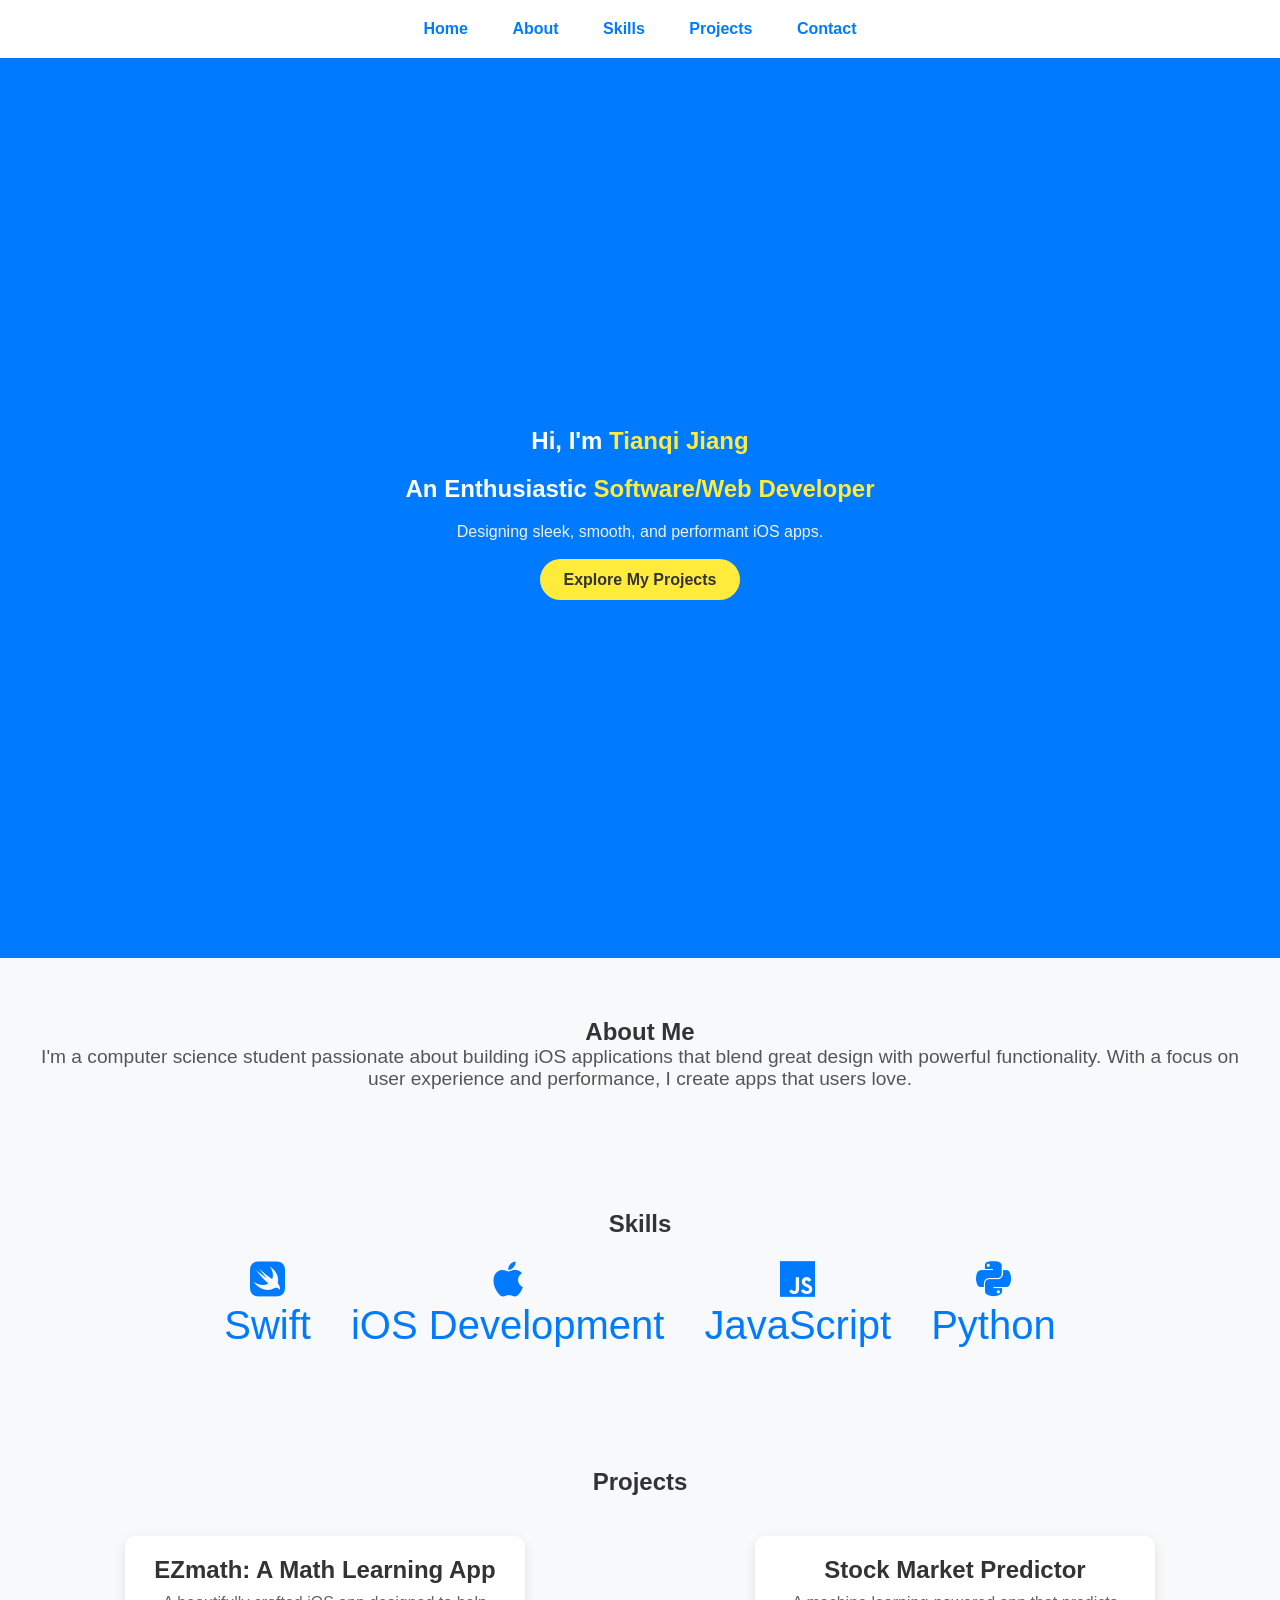
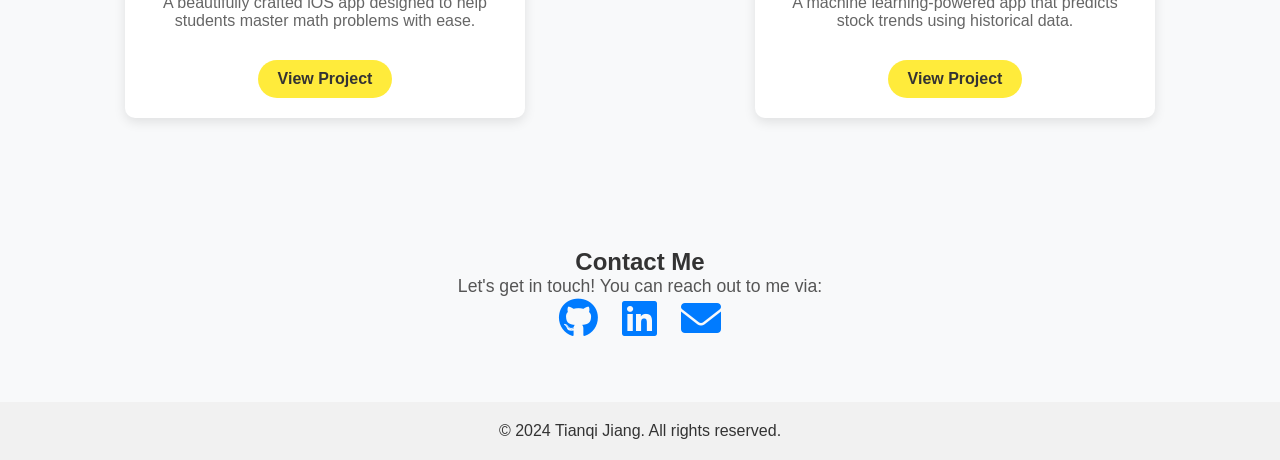
==== index.html @ 4894813c "Update index.html" ====
<!DOCTYPE html>
<html lang="en">
<head>
    <meta charset="UTF-8">
    <meta name="viewport" content="width=device-width, initial-scale=1.0">
    <meta name="description" content="Tianqi Jiang's personal website showcasing skills and projects.">
    <title>Tianqi Jiang | iOS Developer</title>
    <link rel="stylesheet" href="styles.css">
    <link rel="stylesheet" href="https://cdnjs.cloudflare.com/ajax/libs/font-awesome/6.0.0-beta3/css/all.min.css">

</head>
<body>
    <header>
        <nav>
            <ul>
                <li><a href="#home">Home</a></li>
                <li><a href="#about">About</a></li>
                <li><a href="#skills">Skills</a></li>
                <li><a href="#projects">Projects</a></li>
                <li><a href="#contact">Contact</a></li>
            </ul>
        </nav>
    </header>

    <section id="home" class="section home">
        <div class="intro">
            <h1>Hi, I'm <span class="highlight">Tianqi Jiang</span></h1>
            <h2>An Enthusiastic <span class="highlight">Software/Web Developer</span></h2>
            <p>Designing sleek, smooth, and performant iOS apps.</p>
            <a href="#projects" class="button">Explore My Projects</a>
        </div>
    </section>

    <section id="about" class="section about">
        <h2>About Me</h2>
        <p>I'm a computer science student passionate about building iOS applications that blend great design with powerful functionality. With a focus on user experience and performance, I create apps that users love.</p>
    </section>

    <section id="skills" class="section skills">
        <h2>Skills</h2>
        <div class="skill-icons">
            <div class="skill">
                <i class="fab fa-swift"></i>
                <p>Swift</p>
            </div>
            <div class="skill">
                <i class="fab fa-apple"></i>
                <p>iOS Development</p>
            </div>
            <div class="skill">
                <i class="fab fa-js"></i>
                <p>JavaScript</p>
            </div>
            <div class="skill">
                <i class="fab fa-python"></i>
                <p>Python</p>
            </div>
        </div>
    </section>

    <section id="projects" class="section projects">
        <h2>Projects</h2>
        <div class="project-list">
            <div class="project">
                <h3>EZmath: A Math Learning App</h3>
                <p>A beautifully crafted iOS app designed to help students master math problems with ease.</p>
                <a href="#" class="button">View Project</a>
            </div>
            <div class="project">
                <h3>Stock Market Predictor</h3>
                <p>A machine learning-powered app that predicts stock trends using historical data.</p>
                <a href="#" class="button">View Project</a>
            </div>
        </div>
    </section>

    <section id="contact" class="section contact">
        <h2>Contact Me</h2>
        <p>Let's get in touch! You can reach out to me via:</p>
        <div class="social-links">
            <a href="https://github.com/SeanJiang77" target="_blank"><i class="fab fa-github"></i></a>
            <a href="https://www.linkedin.com/in/tianqi2005" target="_blank"><i class="fab fa-linkedin"></i></a>
            <a href="mailto:SeanJiang2005@gmail.com"><i class="fas fa-envelope"></i></a>
        </div>
    </section>

    <footer>
        <p>© 2024 Tianqi Jiang. All rights reserved.</p>
    </footer>

</body>
</html>
---- styles.css ----
/* 全局样式 */
* {
    margin: 0;
    padding: 0;
    box-sizing: border-box;
    font-family: -apple-system, BlinkMacSystemFont, "Segoe UI", Roboto, "Helvetica Neue", Arial, sans-serif;
}

body {
    background-color: #f8f9fa;
    color: #333;
}

header {
    background-color: #ffffff;
    box-shadow: 0 4px 12px rgba(0, 0, 0, 0.05);
    padding: 20px;
    text-align: center;
}

header nav ul {
    list-style: none;
}

header nav ul li {
    display: inline;
    margin: 0 20px;
}

header nav ul li a {
    color: #007bff;
    text-decoration: none;
    font-weight: bold;
}

header nav ul li a:hover {
    color: #0056b3;
}

/* 首页样式 */
.home {
    background-color: #007bff; /* 深蓝色背景 */
    color: white; /* 确保文字为白色，增加对比度 */
    height: 100vh;
    display: flex;
    justify-content: center;
    align-items: center;
    text-align: center;
    flex-direction: column; /* 确保所有元素垂直排列 */
}

.highlight {
    color: #ffeb3b; /* 使用更浅的黄色，提高对比度 */
}

.intro h1, .intro h2 {
    color: white; /* 确保标题颜色为白色，增加与背景的对比 */
    margin-bottom: 20px; /* 添加下方间距，避免和按钮过于接近 */
}

.intro p {
    color: #f1f1f1; /* 使用浅灰色让文字更加柔和但依然可读 */
    margin-bottom: 30px; /* 增加与按钮的间距 */
}

.button {
    background-color: #ffeb3b; /* 浅黄色背景 */
    color: #333; /* 深灰色文字，提高对比度 */
    padding: 12px 24px;
    text-decoration: none;
    border-radius: 30px;
    font-weight: bold;
    font-size: 1rem;
    transition: background-color 0.3s ease;
    margin-top: 20px; /* 增加按钮顶部的间距 */
}

.button:hover {
    background-color: #ffc107; /* 悬停时使用稍深的黄色 */
}

/* 关于页面样式 */
.section {
    padding: 60px 20px;
    text-align: center;
}

.about p {
    font-size: 1.2rem;
    color: #555;
}

/* 技能部分样式 */
.skill-icons {
    display: flex;
    justify-content: center;
    gap: 40px;
    flex-wrap: wrap;
    margin-top: 20px;
}

.skill {
    font-size: 40px;
    color: #007bff;
}

/* 项目展示样式 */
.project-list {
    display: flex;
    justify-content: space-around; /* 让项目均匀分布 */
    align-items: flex-start; /* 项目顶部对齐 */
    flex-wrap: wrap;
    gap: 20px;
    margin-top: 30px; /* 增加项目与标题之间的间距 */
}

.project {
    background-color: #ffffff;
    border-radius: 10px;
    box-shadow: 0 4px 12px rgba(0, 0, 0, 0.1);
    padding: 20px;
    max-width: 400px; /* 限制项目卡片的宽度 */
    text-align: center; /* 让项目内容居中 */
    flex: 1;
    margin: 10px;
}

.project h3 {
    font-size: 1.5rem;
    color: #333;
    margin-bottom: 10px;
}

.project p {
    font-size: 1rem;
    color: #666;
    margin-bottom: 20px;
}

.project .button {
    background-color: #ffeb3b;
    color: #333;
    padding: 10px 20px;
    text-decoration: none;
    border-radius: 30px;
    margin-top: 10px;
    display: inline-block;
    transition: background-color 0.3s ease;
}

.project .button:hover {
    background-color: #ffc107;
}

/* 联系页面样式 */
.contact p {
    font-size: 1.1rem;
    color: #555;
}

.social-links a {
    font-size: 40px;
    margin: 0 10px;
    color: #007bff;
    transition: color 0.3s ease;
}

.social-links a:hover {
    color: #0056b3;
}

/* 页脚样式 */
footer {
    background-color: #f1f1f1;
    padding: 20px;
    text-align: center;
}
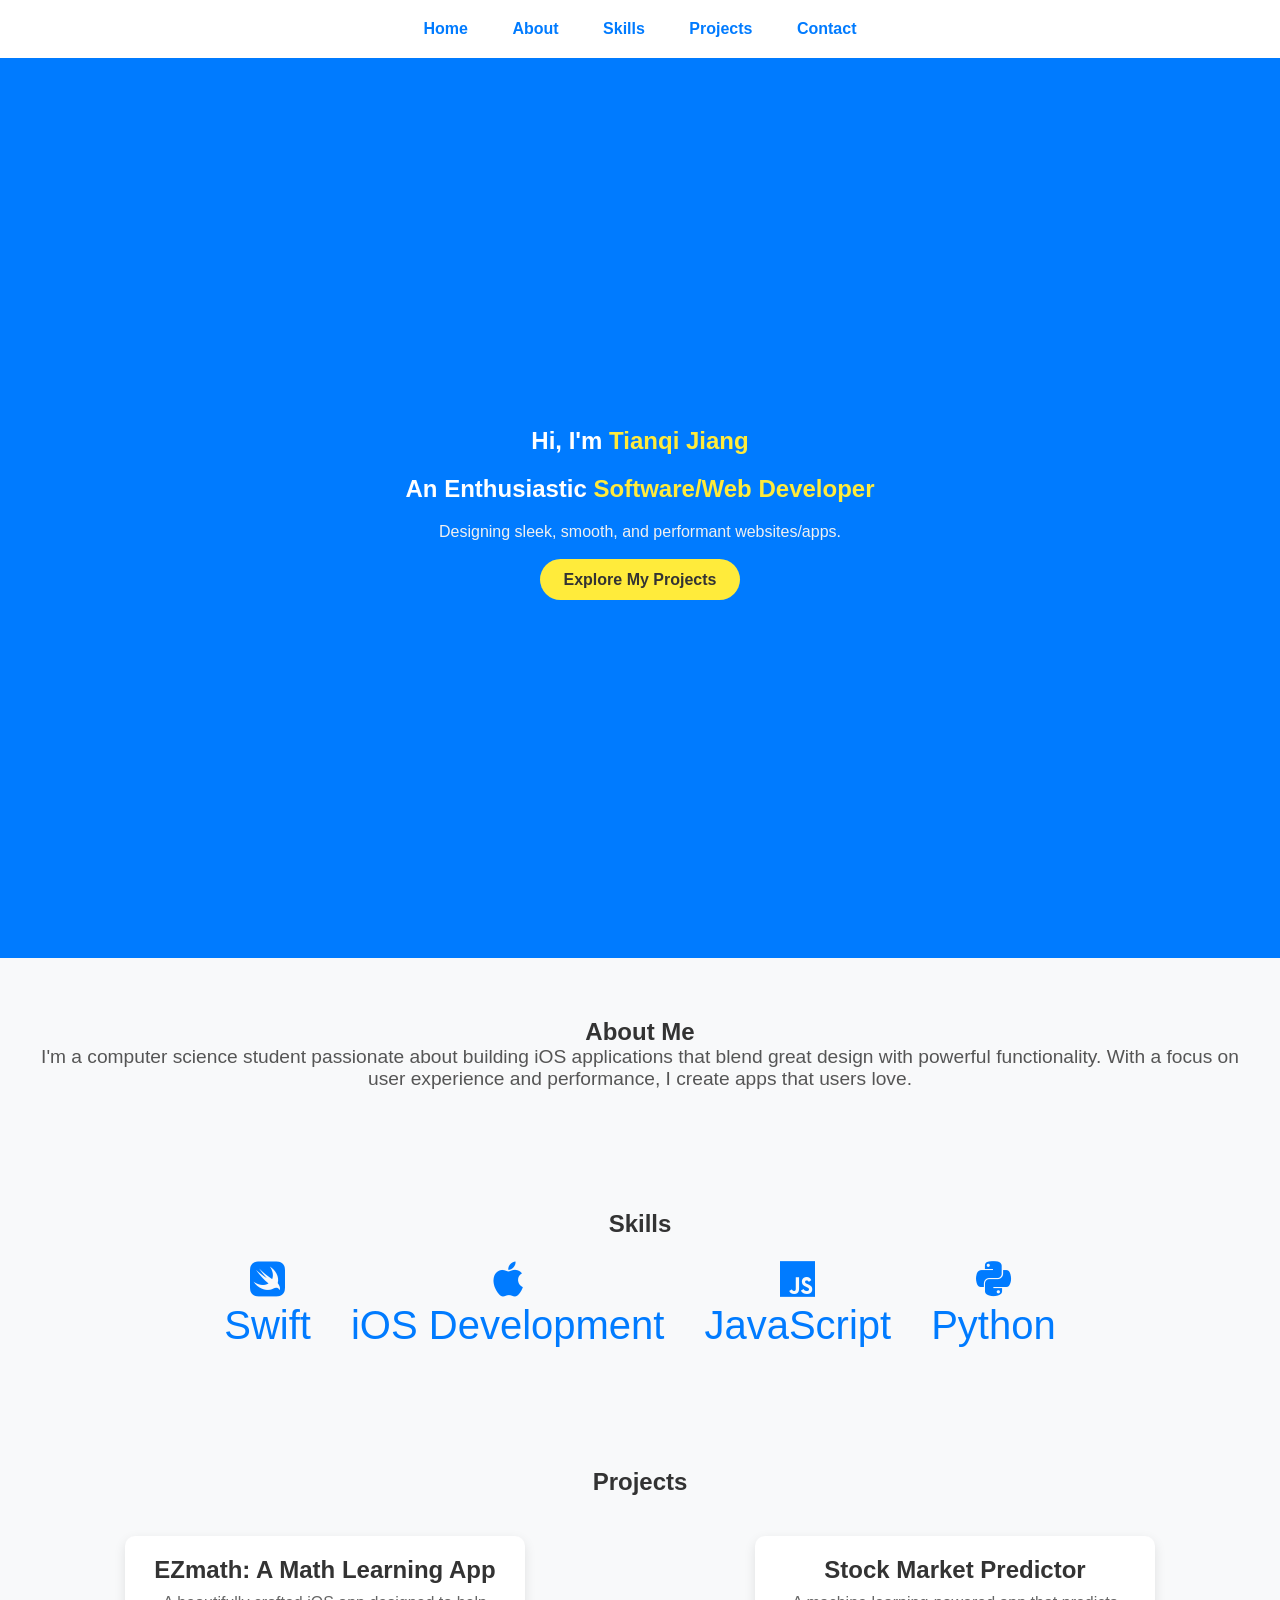
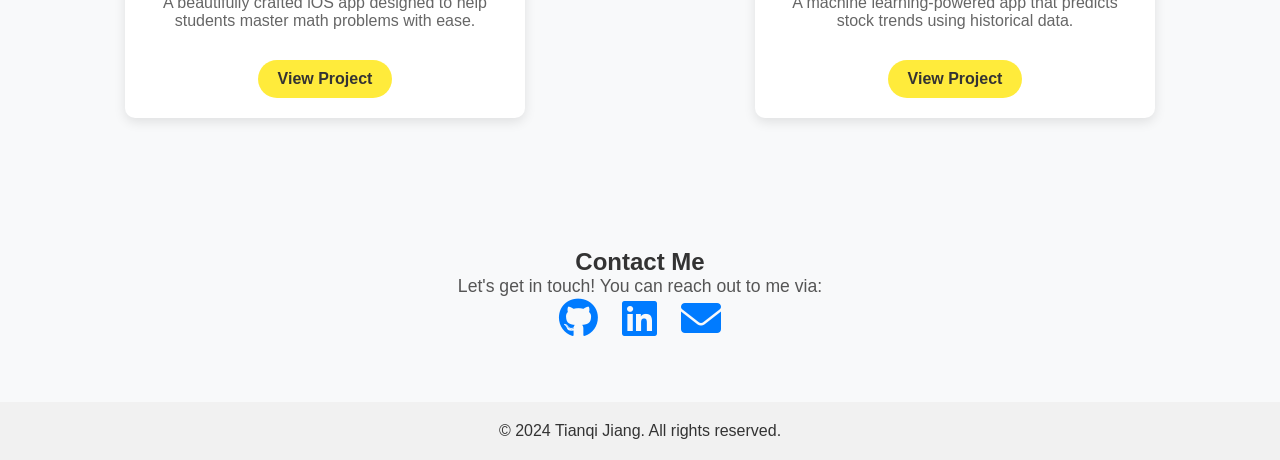
==== commit 58f74439: "update index" ====
--- a/index.html
+++ b/index.html
@@ -26,7 +26,7 @@
         <div class="intro">
             <h1>Hi, I'm <span class="highlight">Tianqi Jiang</span></h1>
             <h2>An Enthusiastic <span class="highlight">Software/Web Developer</span></h2>
-            <p>Designing sleek, smooth, and performant iOS apps.</p>
+            <p>Designing sleek, smooth, and performant websites/apps.</p>
             <a href="#projects" class="button">Explore My Projects</a>
         </div>
     </section>
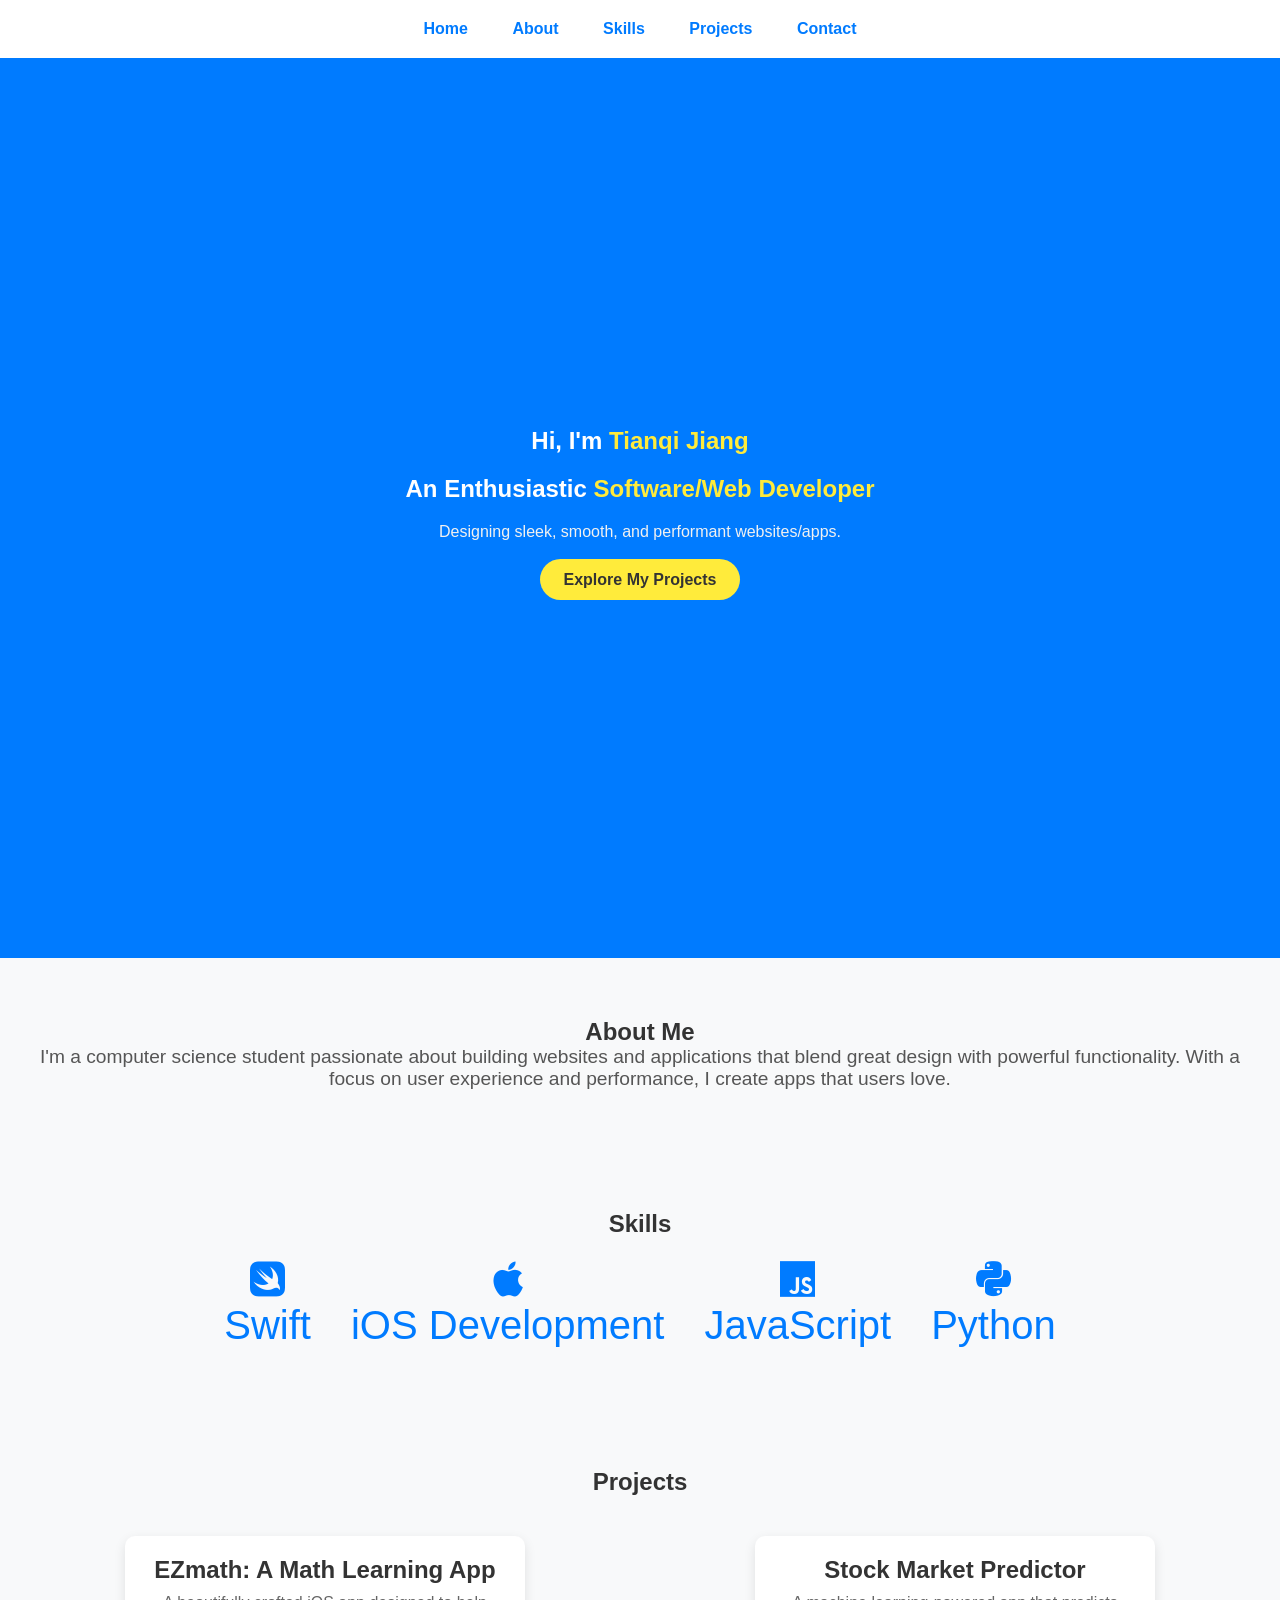
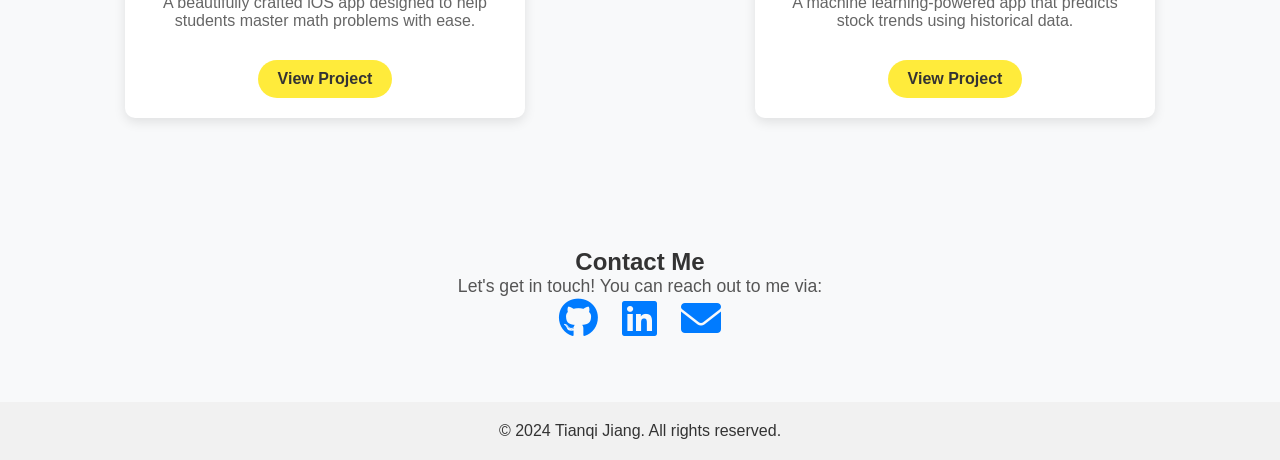
==== commit b6e1de6f: "update index" ====
--- a/index.html
+++ b/index.html
@@ -33,7 +33,7 @@
 
     <section id="about" class="section about">
         <h2>About Me</h2>
-        <p>I'm a computer science student passionate about building iOS applications that blend great design with powerful functionality. With a focus on user experience and performance, I create apps that users love.</p>
+        <p>I'm a computer science student passionate about building websites and applications that blend great design with powerful functionality. With a focus on user experience and performance, I create apps that users love.</p>
     </section>
 
     <section id="skills" class="section skills">
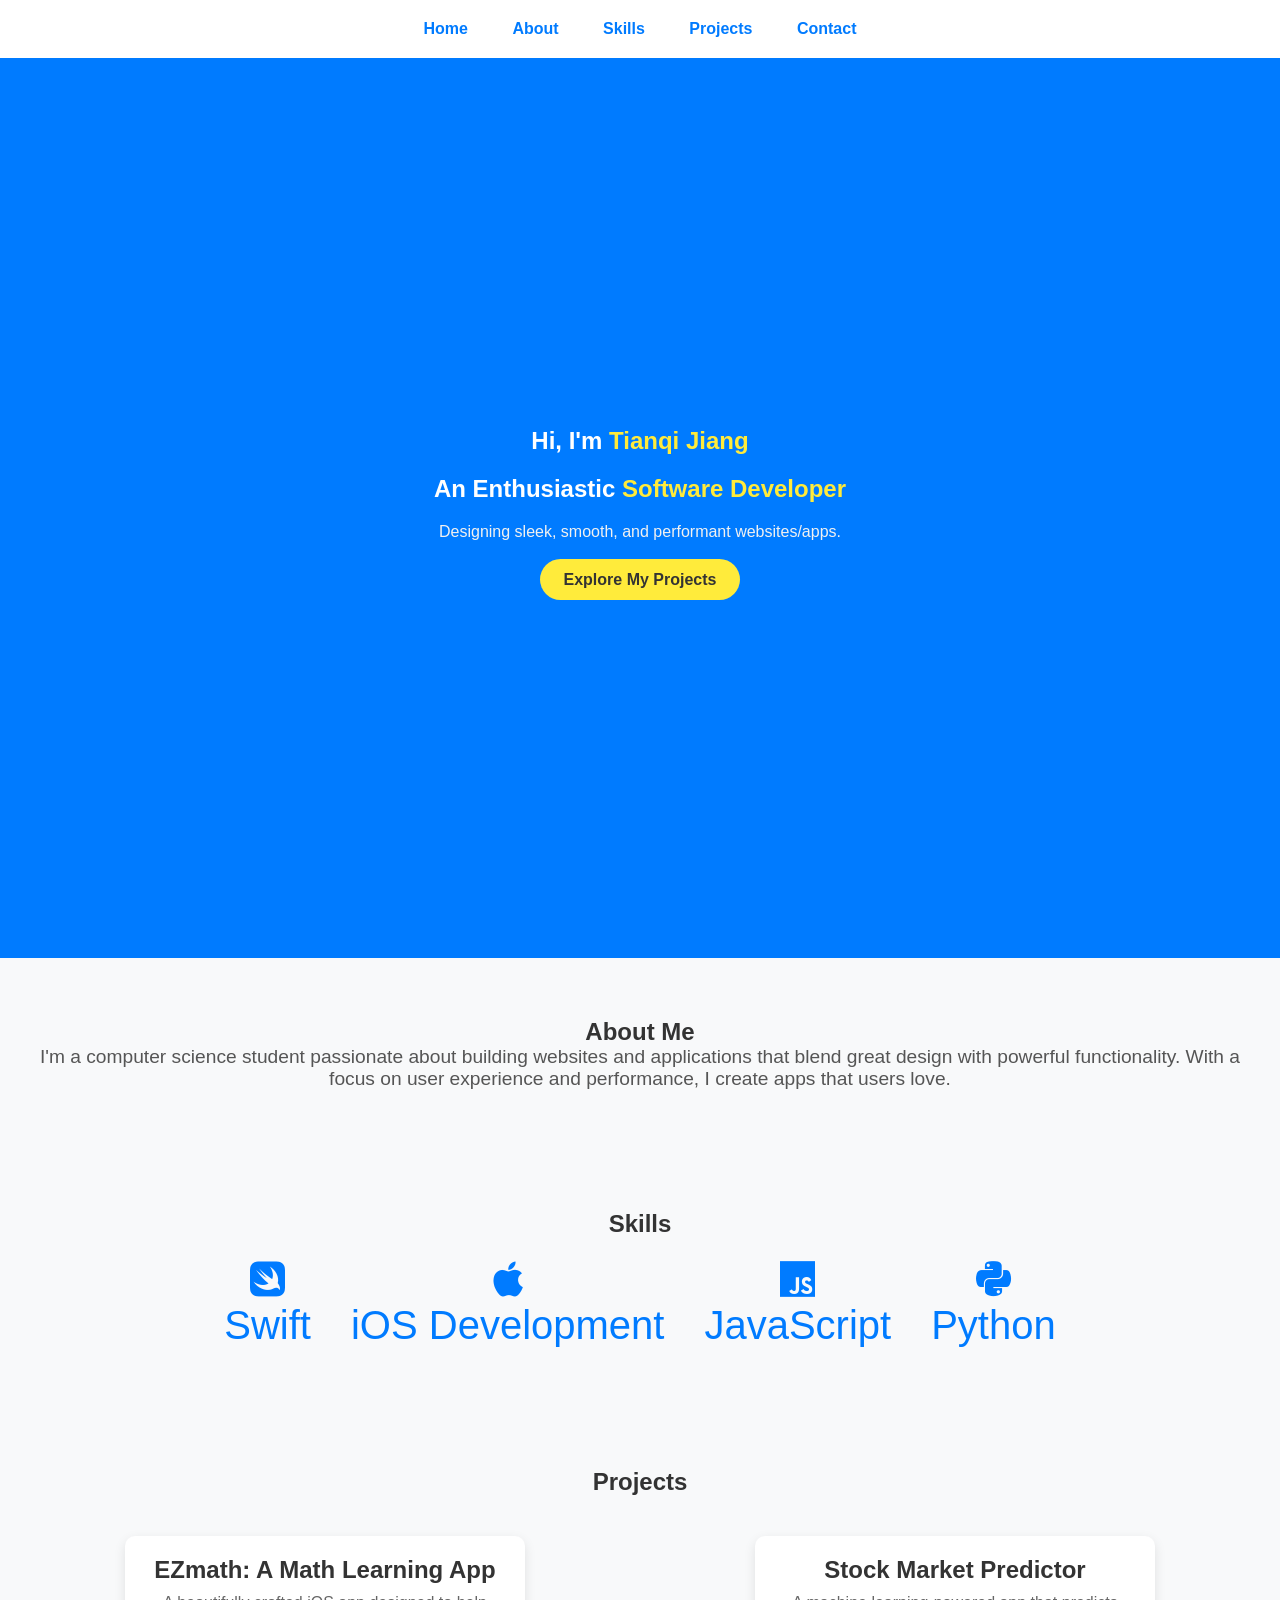
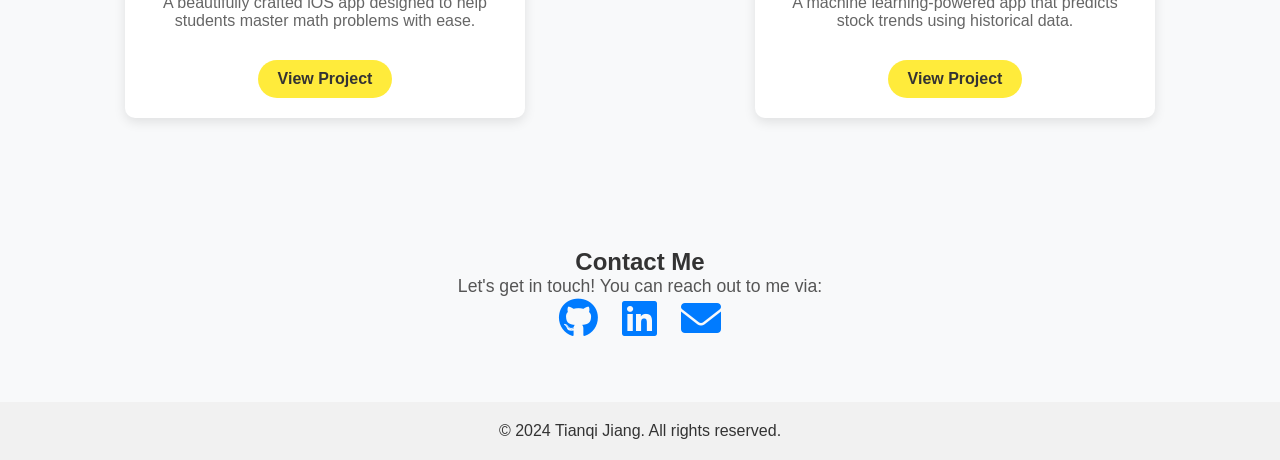
==== commit 76337d29: "update index" ====
--- a/index.html
+++ b/index.html
@@ -4,7 +4,7 @@
     <meta charset="UTF-8">
     <meta name="viewport" content="width=device-width, initial-scale=1.0">
     <meta name="description" content="Tianqi Jiang's personal website showcasing skills and projects.">
-    <title>Tianqi Jiang | iOS Developer</title>
+    <title>Tianqi Jiang | Software Developer</title>
     <link rel="stylesheet" href="styles.css">
     <link rel="stylesheet" href="https://cdnjs.cloudflare.com/ajax/libs/font-awesome/6.0.0-beta3/css/all.min.css">
 
@@ -25,7 +25,7 @@
     <section id="home" class="section home">
         <div class="intro">
             <h1>Hi, I'm <span class="highlight">Tianqi Jiang</span></h1>
-            <h2>An Enthusiastic <span class="highlight">Software/Web Developer</span></h2>
+            <h2>An Enthusiastic <span class="highlight">Software Developer</span></h2>
             <p>Designing sleek, smooth, and performant websites/apps.</p>
             <a href="#projects" class="button">Explore My Projects</a>
         </div>
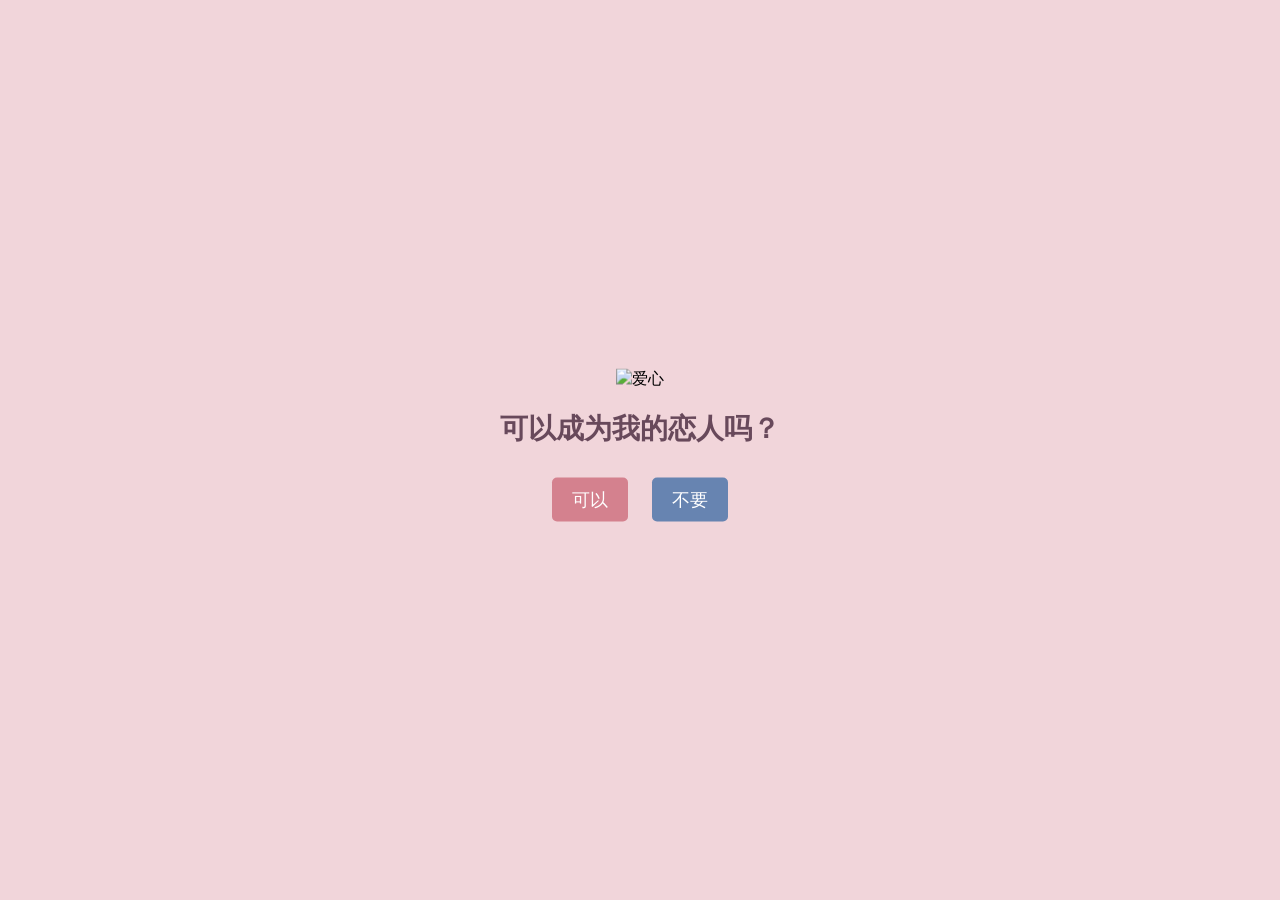
==== commit 4100905f: "update" ====
--- a/index.html
+++ b/index.html
@@ -1,92 +1,21 @@
 <!DOCTYPE html>
-<html lang="en">
+<html lang="zh-CN">
 <head>
     <meta charset="UTF-8">
     <meta name="viewport" content="width=device-width, initial-scale=1.0">
-    <meta name="description" content="Tianqi Jiang's personal website showcasing skills and projects.">
-    <title>Tianqi Jiang | Software Developer</title>
-    <link rel="stylesheet" href="styles.css">
-    <link rel="stylesheet" href="https://cdnjs.cloudflare.com/ajax/libs/font-awesome/6.0.0-beta3/css/all.min.css">
-
+    <title>可以成为我的恋人吗？</title>
+    <link rel="stylesheet" href="style.css">
 </head>
 <body>
-    <header>
-        <nav>
-            <ul>
-                <li><a href="#home">Home</a></li>
-                <li><a href="#about">About</a></li>
-                <li><a href="#skills">Skills</a></li>
-                <li><a href="#projects">Projects</a></li>
-                <li><a href="#contact">Contact</a></li>
-            </ul>
-        </nav>
-    </header>
+    <div class="container">
+        <img id="mainImage" src="images/heart.png" alt="爱心">
+        <h1 id="question">可以成为我的恋人吗？</h1>
+        <div class="buttons">
+            <button id="yes">可以</button>
+            <button id="no">不要</button>
+        </div>
+    </div>
 
-    <section id="home" class="section home">
-        <div class="intro">
-            <h1>Hi, I'm <span class="highlight">Tianqi Jiang</span></h1>
-            <h2>An Enthusiastic <span class="highlight">Software Developer</span></h2>
-            <p>Designing sleek, smooth, and performant websites/apps.</p>
-            <a href="#projects" class="button">Explore My Projects</a>
-        </div>
-    </section>
-
-    <section id="about" class="section about">
-        <h2>About Me</h2>
-        <p>I'm a computer science student passionate about building websites and applications that blend great design with powerful functionality. With a focus on user experience and performance, I create apps that users love.</p>
-    </section>
-
-    <section id="skills" class="section skills">
-        <h2>Skills</h2>
-        <div class="skill-icons">
-            <div class="skill">
-                <i class="fab fa-swift"></i>
-                <p>Swift</p>
-            </div>
-            <div class="skill">
-                <i class="fab fa-apple"></i>
-                <p>iOS Development</p>
-            </div>
-            <div class="skill">
-                <i class="fab fa-js"></i>
-                <p>JavaScript</p>
-            </div>
-            <div class="skill">
-                <i class="fab fa-python"></i>
-                <p>Python</p>
-            </div>
-        </div>
-    </section>
-
-    <section id="projects" class="section projects">
-        <h2>Projects</h2>
-        <div class="project-list">
-            <div class="project">
-                <h3>EZmath: A Math Learning App</h3>
-                <p>A beautifully crafted iOS app designed to help students master math problems with ease.</p>
-                <a href="#" class="button">View Project</a>
-            </div>
-            <div class="project">
-                <h3>Stock Market Predictor</h3>
-                <p>A machine learning-powered app that predicts stock trends using historical data.</p>
-                <a href="#" class="button">View Project</a>
-            </div>
-        </div>
-    </section>
-
-    <section id="contact" class="section contact">
-        <h2>Contact Me</h2>
-        <p>Let's get in touch! You can reach out to me via:</p>
-        <div class="social-links">
-            <a href="https://github.com/SeanJiang77" target="_blank"><i class="fab fa-github"></i></a>
-            <a href="https://www.linkedin.com/in/tianqi2005" target="_blank"><i class="fab fa-linkedin"></i></a>
-            <a href="mailto:SeanJiang2005@gmail.com"><i class="fas fa-envelope"></i></a>
-        </div>
-    </section>
-
-    <footer>
-        <p>© 2024 Tianqi Jiang. All rights reserved.</p>
-    </footer>
-
+    <script src="script.js"></script>
 </body>
-</html>
+</html>
--- a/style.css
+++ b/style.css
@@ -0,0 +1,108 @@
+body {
+    background-color: #f1d5da; /* 浅粉色 */
+    text-align: center;
+    font-family: Arial, sans-serif;
+    margin: 0;
+    padding: 0;
+    display: flex;
+    justify-content: center;
+    align-items: center;
+    height: 100vh;
+}
+
+.container {
+    width: 90%; /* 适应手机屏幕宽度 */
+    max-width: 500px; /* 最大宽度限制 */
+}
+
+#mainImage {
+    width: 100%; /* 图片宽度自适应容器 */
+    max-width: 200px; /* 最大宽度限制 */
+    transition: all 0.3s ease;
+}
+
+h1 {
+    font-size: 5vw; /* 字体大小根据视口宽度变化 */
+    color: #68495b;
+    margin: 20px 0; /* 增加上下间距 */
+}
+
+button {
+    font-size: 4vw; /* 字体大小根据视口宽度变化 */
+    padding: 10px 20px;
+    border: none;
+    border-radius: 5px;
+    cursor: pointer;
+    margin: 10px;
+    transition: all 0.3s ease;
+}
+
+#yes {
+    background-color: #d4818e; /* 粉色 */
+    color: white;
+}
+
+#no {
+    background-color: #6784b1; /* 蓝色 */
+    color: white;
+    position: relative;
+}
+
+.yes-screen {
+    position: fixed;
+    top: 0;
+    left: 0;
+    width: 100vw;
+    height: 100vh;
+    background-color: #ffdae0; /* 粉色 */
+    display: flex;
+    flex-direction: column;
+    align-items: center;
+    justify-content: center;
+}
+
+.yes-text {
+    font-size: 7vw; /* 字体大小根据视口宽度变化 */
+}
+
+.yes-image {
+    width: 50%; /* 图片宽度自适应容器 */
+    max-width: 300px; /* 最大宽度限制 */
+}
+
+/* 电脑端样式优化 */
+@media (min-width: 768px) {
+    body {
+        display: block;
+    }
+
+    .container {
+        position: absolute;
+        top: 50%;
+        left: 50%;
+        transform: translate(-50%, -50%);
+        width: auto;
+        max-width: none;
+    }
+
+    #mainImage {
+        width: 200px; /* 固定图片宽度 */
+    }
+
+    h1 {
+        font-size: 28px; /* 固定字体大小 */
+        margin: 20px 0;
+    }
+
+    button {
+        font-size: 18px; /* 固定字体大小 */
+    }
+
+    .yes-text {
+        font-size: 36px; /* 固定字体大小 */
+    }
+
+    .yes-image {
+        width: 300px; /* 固定图片宽度 */
+    }
+}
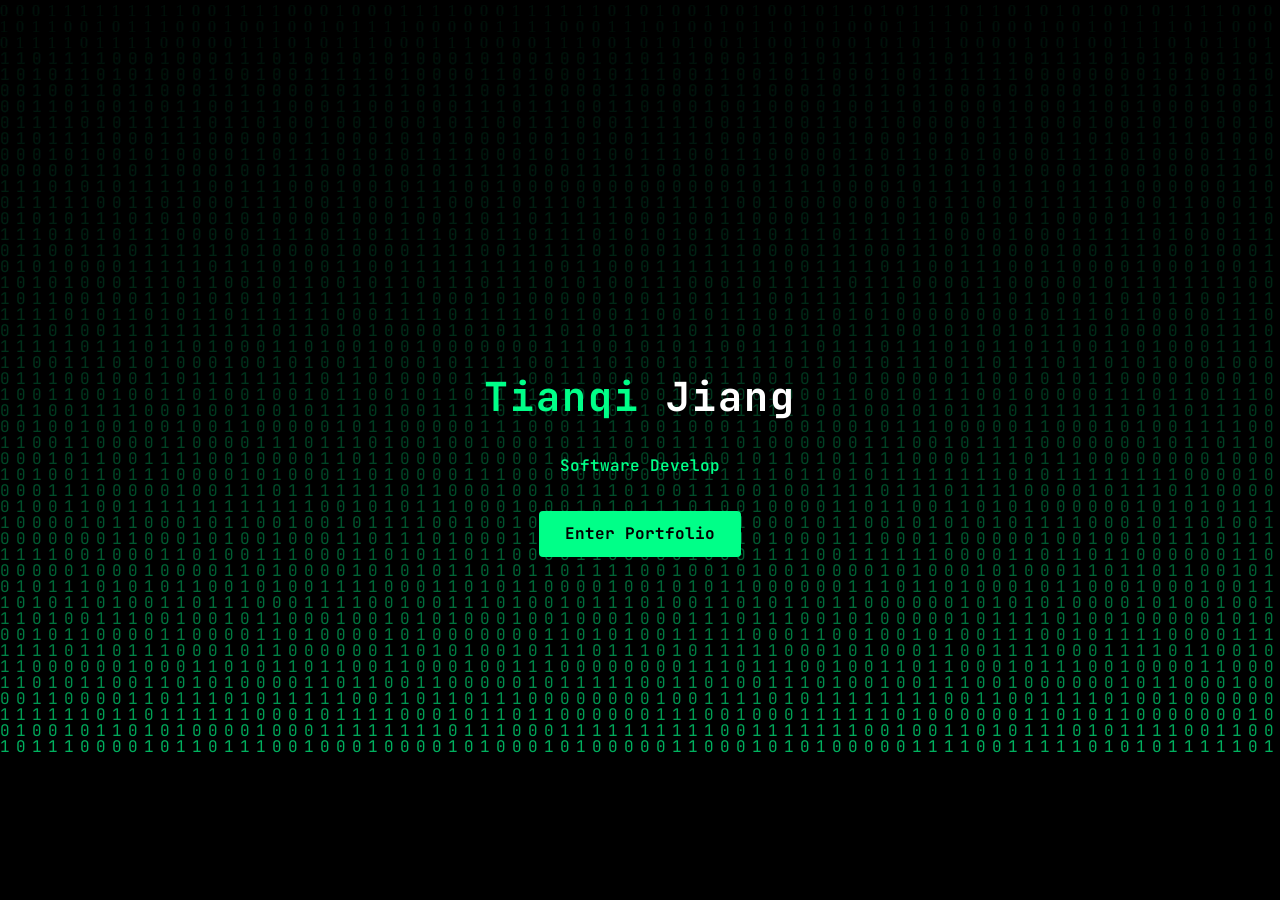
==== commit e32d8863: "name" ====
--- a/index.html
+++ b/index.html
@@ -1,21 +1,139 @@
 <!DOCTYPE html>
-<html lang="zh-CN">
+<html lang="en">
 <head>
-    <meta charset="UTF-8">
-    <meta name="viewport" content="width=device-width, initial-scale=1.0">
-    <title>可以成为我的恋人吗？</title>
-    <link rel="stylesheet" href="style.css">
+  <meta charset="UTF-8">
+  <meta name="viewport" content="width=device-width, initial-scale=1.0">
+  <title>Tianqi Jiang | Portfolio</title>
+  <link rel="stylesheet" href="style.css">
+  <link href="https://fonts.googleapis.com/css2?family=JetBrains+Mono:wght@400;600&display=swap" rel="stylesheet">
 </head>
-<body>
-    <div class="container">
-        <img id="mainImage" src="images/heart.png" alt="爱心">
-        <h1 id="question">可以成为我的恋人吗？</h1>
-        <div class="buttons">
-            <button id="yes">可以</button>
-            <button id="no">不要</button>
-        </div>
-    </div>
+<body class="landing">
+  <div class="overlay"></div>
 
-    <script src="script.js"></script>
+  <div class="center-content">
+    <h1 class="logo">Tianqi <span>Jiang</span></h1>
+    <p class="typing" id="typing-text"></p>
+    <a href="portfolio/port.html" class="enter-btn">Enter Portfolio</a>
+  </div>
+
+  <canvas id="bg"></canvas>
+
+  <script>
+  // ---- Typing animation ----
+  const roles = [
+    "Software Developer",
+    "iOS Engineer",
+    "Full-Stack Builder",
+    "Problem Solver"
+  ];
+  let index = 0, charIndex = 0;
+  const typingElement = document.getElementById("typing-text");
+
+  function type() {
+    if (charIndex < roles[index].length) {
+      typingElement.textContent += roles[index].charAt(charIndex);
+      charIndex++;
+      setTimeout(type, 100);
+    } else {
+      setTimeout(erase, 1500);
+    }
+  }
+  function erase() {
+    if (charIndex > 0) {
+      typingElement.textContent = roles[index].substring(0, charIndex - 1);
+      charIndex--;
+      setTimeout(erase, 50);
+    } else {
+      index = (index + 1) % roles.length;
+      setTimeout(type, 300);
+    }
+  }
+  document.addEventListener("DOMContentLoaded", () => type());
+
+  // ---- Simple matrix-like background ----
+  const canvas = document.getElementById("bg");
+  const ctx = canvas.getContext("2d");
+  canvas.height = window.innerHeight;
+  canvas.width = window.innerWidth;
+  const letters = "01";
+  const fontSize = 16;
+  const columns = canvas.width / fontSize;
+  const drops = Array(Math.floor(columns)).fill(1);
+
+  function draw() {
+    ctx.fillStyle = "rgba(0, 0, 0, 0.05)";
+    ctx.fillRect(0, 0, canvas.width, canvas.height);
+    ctx.fillStyle = "#00ff88";
+    ctx.font = fontSize + "px JetBrains Mono";
+    for (let i = 0; i < drops.length; i++) {
+      const text = letters.charAt(Math.floor(Math.random() * letters.length));
+      ctx.fillText(text, i * fontSize, drops[i] * fontSize);
+      if (drops[i] * fontSize > canvas.height && Math.random() > 0.975) {
+        drops[i] = 0;
+      }
+      drops[i]++;
+    }
+  }
+  setInterval(draw, 35);
+  </script>
+
+  <style>
+  body.landing {
+    margin: 0;
+    overflow: hidden;
+    background: #000;
+    color: #00ff88;
+    font-family: 'JetBrains Mono', monospace;
+  }
+  canvas#bg {
+    position: fixed;
+    top: 0;
+    left: 0;
+    z-index: 0;
+  }
+  .overlay {
+    position: fixed;
+    width: 100%;
+    height: 100%;
+    background: rgba(0,0,0,0.3);
+    z-index: 1;
+  }
+  .center-content {
+    position: relative;
+    z-index: 2;
+    height: 100vh;
+    display: flex;
+    flex-direction: column;
+    align-items: center;
+    justify-content: center;
+    text-align: center;
+  }
+  .logo {
+    font-size: 2.5rem;
+    letter-spacing: 2px;
+    margin-bottom: 1rem;
+  }
+  .logo span {
+    color: #fff;
+  }
+  .typing {
+    height: 24px;
+    color: #00ff88;
+    font-weight: 600;
+    margin-bottom: 2rem;
+  }
+  .enter-btn {
+    text-decoration: none;
+    background: #00ff88;
+    color: #000;
+    padding: 0.8rem 1.6rem;
+    border-radius: 4px;
+    font-weight: bold;
+    transition: 0.3s;
+  }
+  .enter-btn:hover {
+    background: #fff;
+  }
+  </style>
 </body>
-</html>+</html>
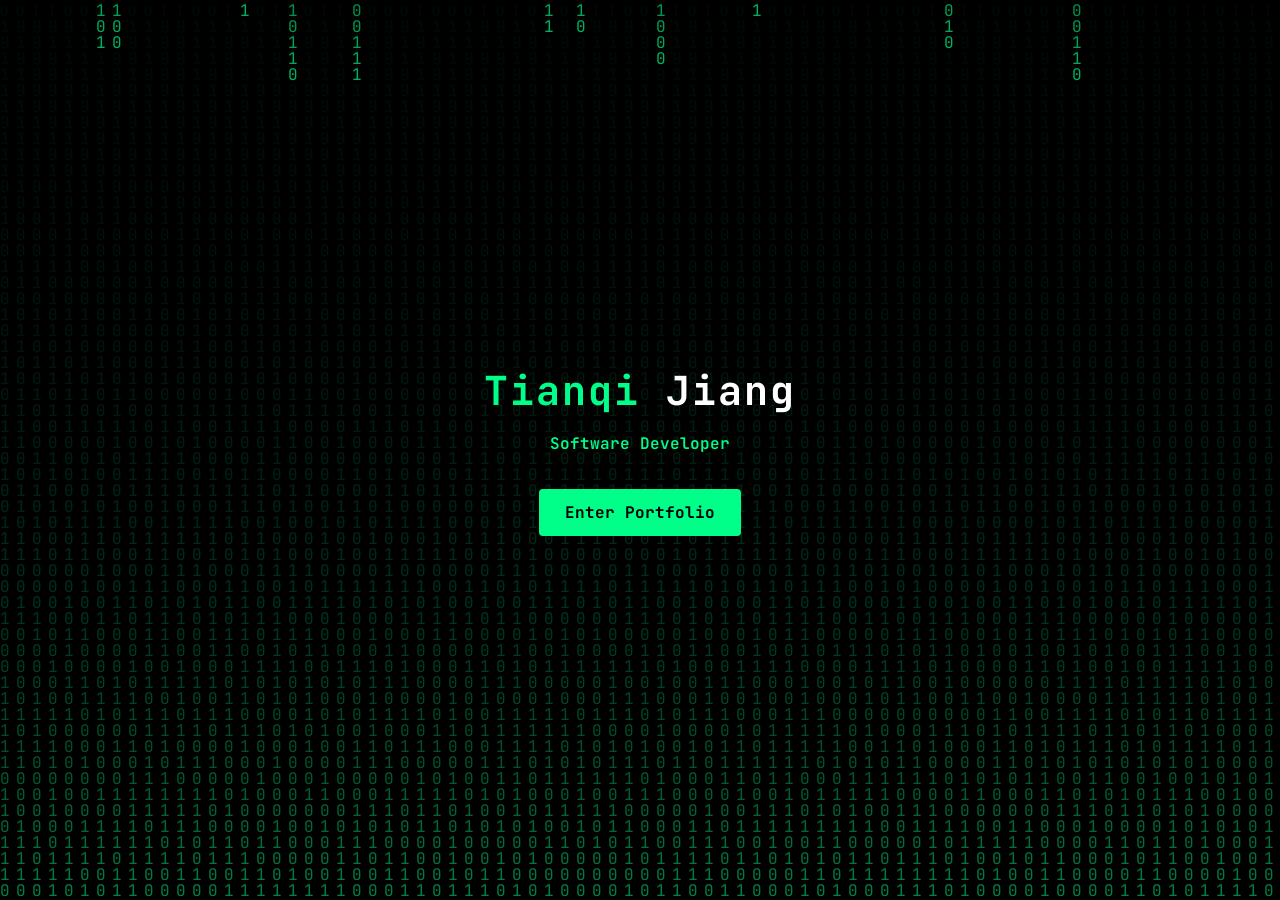
==== commit f2089284: "1" ====
--- a/index.html
+++ b/index.html
@@ -13,7 +13,7 @@
   <div class="center-content">
     <h1 class="logo">Tianqi <span>Jiang</span></h1>
     <p class="typing" id="typing-text"></p>
-    <a href="portfolio/port.html" class="enter-btn">Enter Portfolio</a>
+    <a href="port.html" class="enter-btn">Enter Portfolio</a>
   </div>
 
   <canvas id="bg"></canvas>
--- a/style.css
+++ b/style.css
@@ -0,0 +1,170 @@
+/* ============ GLOBAL STYLES ============ */
+* {
+    margin: 0;
+    padding: 0;
+    box-sizing: border-box;
+}
+
+body {
+    background: #000;
+    color: #eee;
+    font-family: 'JetBrains Mono', monospace;
+    scroll-behavior: smooth;
+}
+
+/* ============ NAVBAR ============ */
+.navbar {
+    position: fixed;
+    width: 100%;
+    top: 0;
+    background: rgba(0, 0, 0, 0.8);
+    display: flex;
+    justify-content: space-between;
+    align-items: center;
+    padding: 1.2rem 3rem;
+    z-index: 1000;
+}
+
+.logo {
+    color: #00ff88;
+    font-size: 1.5rem;
+    font-weight: bold;
+}
+.logo span {
+    color: #fff;
+}
+
+.nav-links {
+    list-style: none;
+    display: flex;
+    gap: 1.5rem;
+}
+
+.nav-links a {
+    text-decoration: none;
+    color: #eee;
+    transition: 0.3s;
+}
+.nav-links a:hover {
+    color: #00ff88;
+}
+
+/* ============ SECTIONS ============ */
+.section {
+    padding: 6rem 2rem;
+    text-align: center;
+}
+.section-title {
+    font-size: 2rem;
+    color: #00ff88;
+    margin-bottom: 2rem;
+    text-transform: uppercase;
+}
+
+/* Home */
+.home {
+    height: 100vh;
+    display: flex;
+    justify-content: center;
+    align-items: center;
+}
+.intro {
+    max-width: 600px;
+}
+.intro h1 {
+    font-size: 2.2rem;
+    margin-bottom: 1rem;
+}
+.highlight {
+    color: #00ff88;
+}
+.tagline {
+    font-size: 1rem;
+    margin-bottom: 2rem;
+    color: #ccc;
+}
+.btn {
+    background: #00ff88;
+    color: #000;
+    padding: 0.8rem 1.5rem;
+    text-decoration: none;
+    border-radius: 4px;
+    transition: 0.3s;
+    font-weight: bold;
+}
+.btn:hover {
+    background: #fff;
+}
+.btn.small {
+    font-size: 0.8rem;
+    padding: 0.5rem 1rem;
+}
+
+/* Projects */
+.project-container {
+    display: grid;
+    grid-template-columns: repeat(auto-fit, minmax(280px, 1fr));
+    gap: 1.5rem;
+}
+.project {
+    background: #111;
+    border: 1px solid #00ff88;
+    border-radius: 8px;
+    padding: 1.5rem;
+    transition: transform 0.3s;
+}
+.project:hover {
+    transform: translateY(-5px);
+}
+.project h3 {
+    color: #00ff88;
+    margin-bottom: 0.5rem;
+}
+.tech {
+    color: #aaa;
+    font-size: 0.85rem;
+    margin-bottom: 1rem;
+}
+
+/* Skills */
+.skills-container {
+    display: flex;
+    flex-wrap: wrap;
+    justify-content: center;
+    gap: 0.7rem;
+}
+.skill {
+    background: #111;
+    border: 1px solid #00ff88;
+    padding: 0.4rem 0.8rem;
+    border-radius: 4px;
+    font-size: 0.9rem;
+    transition: background 0.3s;
+}
+.skill:hover {
+    background: #00ff88;
+    color: #000;
+}
+
+/* Education & Contact */
+.education-content, .contact-info {
+    max-width: 600px;
+    margin: 0 auto;
+    line-height: 1.6;
+}
+a {
+    color: #00ff88;
+    text-decoration: none;
+}
+a:hover {
+    text-decoration: underline;
+}
+
+/* Footer */
+footer {
+    background: #000;
+    color: #555;
+    padding: 1rem;
+    font-size: 0.9rem;
+    border-top: 1px solid #111;
+}
